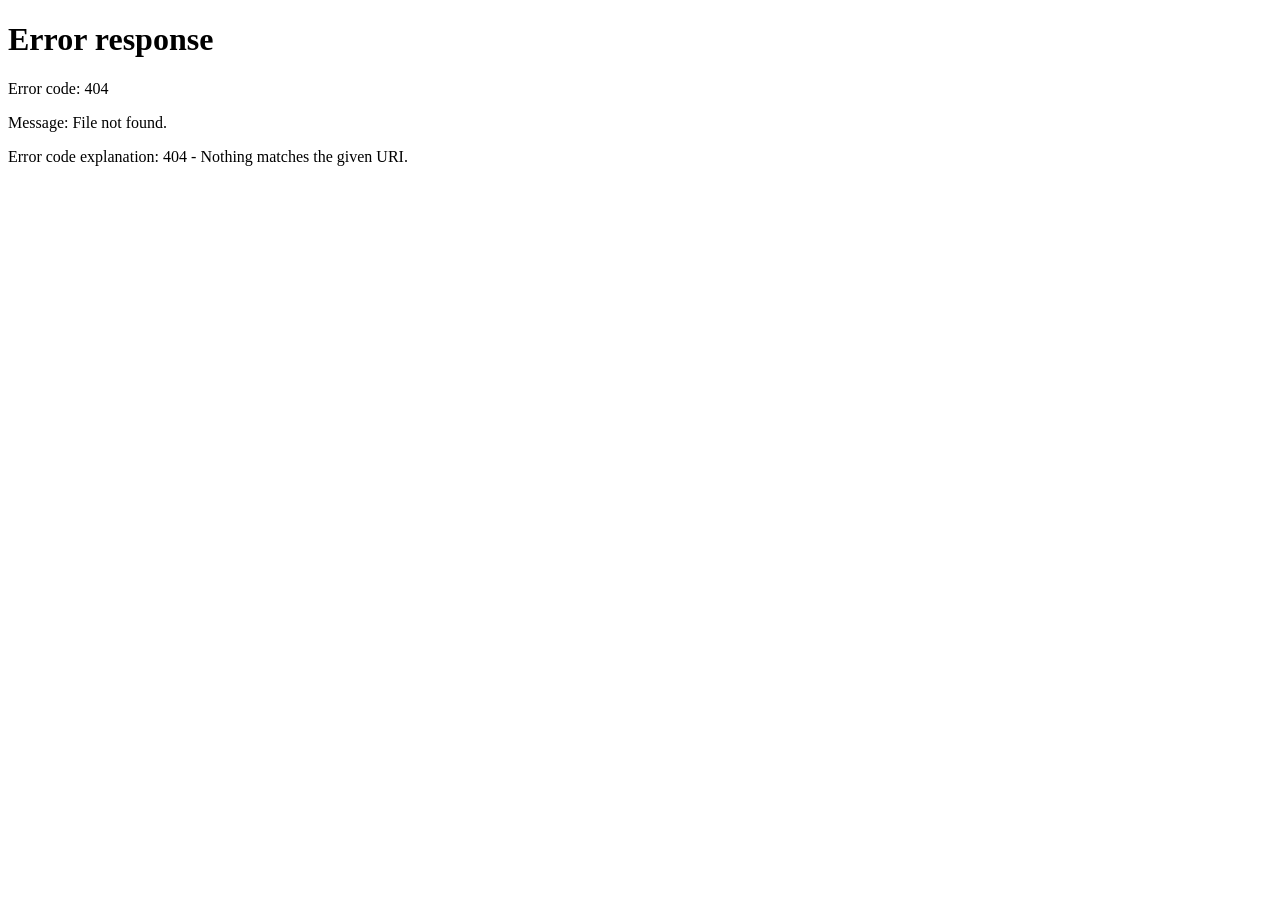
==== index.html @ 8855da0e "Add files via upload" ====
<!DOCTYPE html>
<html lang="ru">
<head>
  <meta charset="UTF-8">
  <meta name="viewport" content="width=device-width, initial-scale=1.0">
  <title>Новая вкладка</title>
  <style>
    * {
      margin: 0;
      padding: 0;
      box-sizing: border-box;
    }

    html, body {
      width: 100%;
      height: 100%;
      overflow: hidden;
    }

    iframe {
      width: 100%;
      height: 100%;
      border: none;
    }
  </style>
</head>
<body>
  <iframe src="document.pdf" type="application/pdf"></iframe>
</body>
</html>
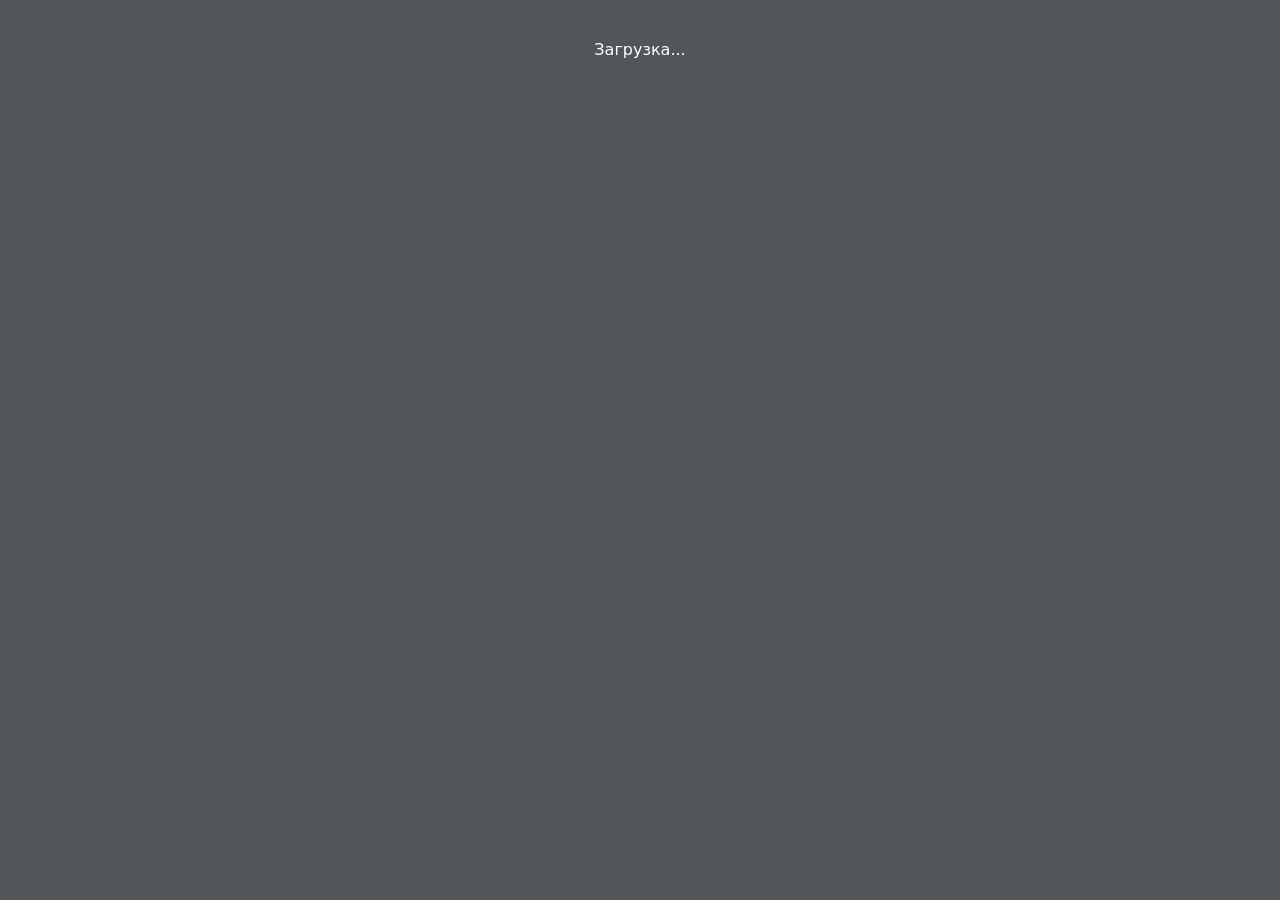
==== commit 9755bab5: "Add files via upload" ====
--- a/index.html
+++ b/index.html
@@ -11,20 +11,86 @@
       box-sizing: border-box;
     }
 
-    html, body {
-      width: 100%;
-      height: 100%;
-      overflow: hidden;
+    html {
+      scroll-behavior: smooth;
     }
 
-    iframe {
-      width: 100%;
-      height: 100%;
-      border: none;
+    body {
+      background: #525659;
+      overflow-y: auto;
+      overflow-x: hidden;
+      -webkit-overflow-scrolling: touch;
+    }
+
+    #pages {
+      display: flex;
+      flex-direction: column;
+      align-items: center;
+      gap: 12px;
+      padding: 12px 8px 24px;
+    }
+
+    .page {
+      display: block;
+      max-width: 100%;
+      height: auto;
+      box-shadow: 0 2px 10px rgba(0, 0, 0, 0.35);
+      background: #fff;
+    }
+
+    #loading {
+      color: #fff;
+      text-align: center;
+      padding: 40px 16px;
+      font-family: system-ui, sans-serif;
+      font-size: 16px;
     }
   </style>
 </head>
 <body>
-  <iframe src="document.pdf" type="application/pdf"></iframe>
+  <div id="loading">Загрузка...</div>
+  <div id="pages"></div>
+
+  <script src="https://cdnjs.cloudflare.com/ajax/libs/pdf.js/3.11.174/pdf.min.js"></script>
+  <script>
+    pdfjsLib.GlobalWorkerOptions.workerSrc =
+      'https://cdnjs.cloudflare.com/ajax/libs/pdf.js/3.11.174/pdf.worker.min.js';
+
+    async function renderPdf() {
+      const loading = document.getElementById('loading');
+      const container = document.getElementById('pages');
+
+      try {
+        const pdf = await pdfjsLib.getDocument('document.pdf').promise;
+
+        loading.style.display = 'none';
+
+        for (let pageNum = 1; pageNum <= pdf.numPages; pageNum++) {
+          const page = await pdf.getPage(pageNum);
+          const baseViewport = page.getViewport({ scale: 1 });
+          const maxWidth = Math.min(window.innerWidth - 16, 920);
+          const scale = maxWidth / baseViewport.width;
+          const viewport = page.getViewport({ scale });
+
+          const canvas = document.createElement('canvas');
+          canvas.className = 'page';
+          canvas.width = viewport.width;
+          canvas.height = viewport.height;
+
+          container.appendChild(canvas);
+
+          await page.render({
+            canvasContext: canvas.getContext('2d'),
+            viewport: viewport
+          }).promise;
+        }
+      } catch (error) {
+        loading.textContent = 'Не удалось загрузить PDF. Откройте сайт через GitHub Pages или локальный сервер.';
+        console.error(error);
+      }
+    }
+
+    renderPdf();
+  </script>
 </body>
 </html>
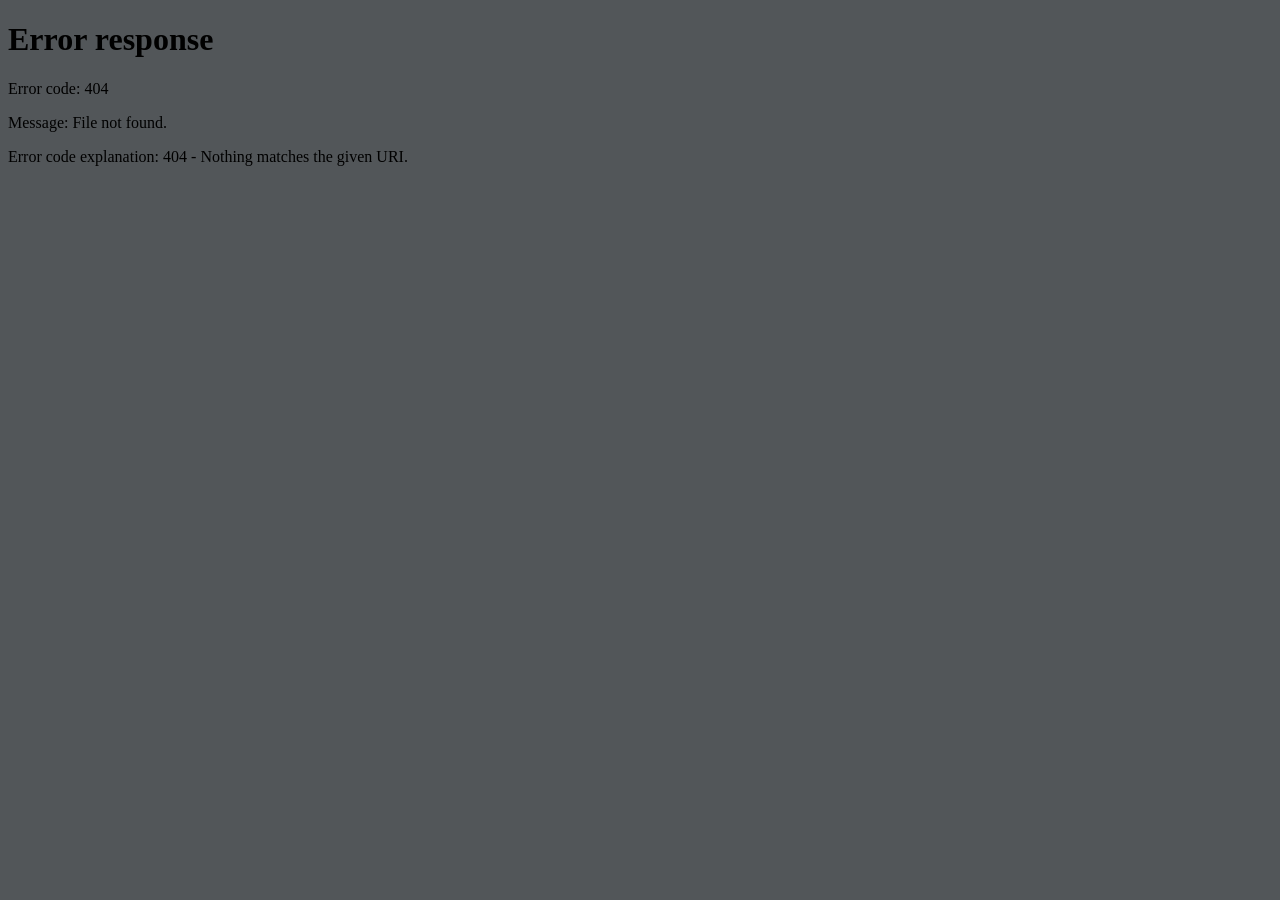
==== commit d1e717c3: "Add files via upload" ====
--- a/index.html
+++ b/index.html
@@ -2,7 +2,7 @@
 <html lang="ru">
 <head>
   <meta charset="UTF-8">
-  <meta name="viewport" content="width=device-width, initial-scale=1.0">
+  <meta name="viewport" content="width=device-width, initial-scale=1.0, viewport-fit=cover">
   <title>Новая вкладка</title>
   <style>
     * {
@@ -11,86 +11,22 @@
       box-sizing: border-box;
     }
 
-    html {
-      scroll-behavior: smooth;
+    html, body {
+      width: 100%;
+      height: 100%;
+      background: #525659;
     }
 
-    body {
-      background: #525659;
-      overflow-y: auto;
-      overflow-x: hidden;
-      -webkit-overflow-scrolling: touch;
-    }
-
-    #pages {
-      display: flex;
-      flex-direction: column;
-      align-items: center;
-      gap: 12px;
-      padding: 12px 8px 24px;
-    }
-
-    .page {
+    #viewer {
       display: block;
-      max-width: 100%;
-      height: auto;
-      box-shadow: 0 2px 10px rgba(0, 0, 0, 0.35);
-      background: #fff;
-    }
-
-    #loading {
-      color: #fff;
-      text-align: center;
-      padding: 40px 16px;
-      font-family: system-ui, sans-serif;
-      font-size: 16px;
+      width: 100%;
+      height: 100%;
+      height: 100dvh;
+      border: none;
     }
   </style>
 </head>
 <body>
-  <div id="loading">Загрузка...</div>
-  <div id="pages"></div>
-
-  <script src="https://cdnjs.cloudflare.com/ajax/libs/pdf.js/3.11.174/pdf.min.js"></script>
-  <script>
-    pdfjsLib.GlobalWorkerOptions.workerSrc =
-      'https://cdnjs.cloudflare.com/ajax/libs/pdf.js/3.11.174/pdf.worker.min.js';
-
-    async function renderPdf() {
-      const loading = document.getElementById('loading');
-      const container = document.getElementById('pages');
-
-      try {
-        const pdf = await pdfjsLib.getDocument('document.pdf').promise;
-
-        loading.style.display = 'none';
-
-        for (let pageNum = 1; pageNum <= pdf.numPages; pageNum++) {
-          const page = await pdf.getPage(pageNum);
-          const baseViewport = page.getViewport({ scale: 1 });
-          const maxWidth = Math.min(window.innerWidth - 16, 920);
-          const scale = maxWidth / baseViewport.width;
-          const viewport = page.getViewport({ scale });
-
-          const canvas = document.createElement('canvas');
-          canvas.className = 'page';
-          canvas.width = viewport.width;
-          canvas.height = viewport.height;
-
-          container.appendChild(canvas);
-
-          await page.render({
-            canvasContext: canvas.getContext('2d'),
-            viewport: viewport
-          }).promise;
-        }
-      } catch (error) {
-        loading.textContent = 'Не удалось загрузить PDF. Откройте сайт через GitHub Pages или локальный сервер.';
-        console.error(error);
-      }
-    }
-
-    renderPdf();
-  </script>
+  <iframe id="viewer" src="document.pdf" title="PDF"></iframe>
 </body>
 </html>
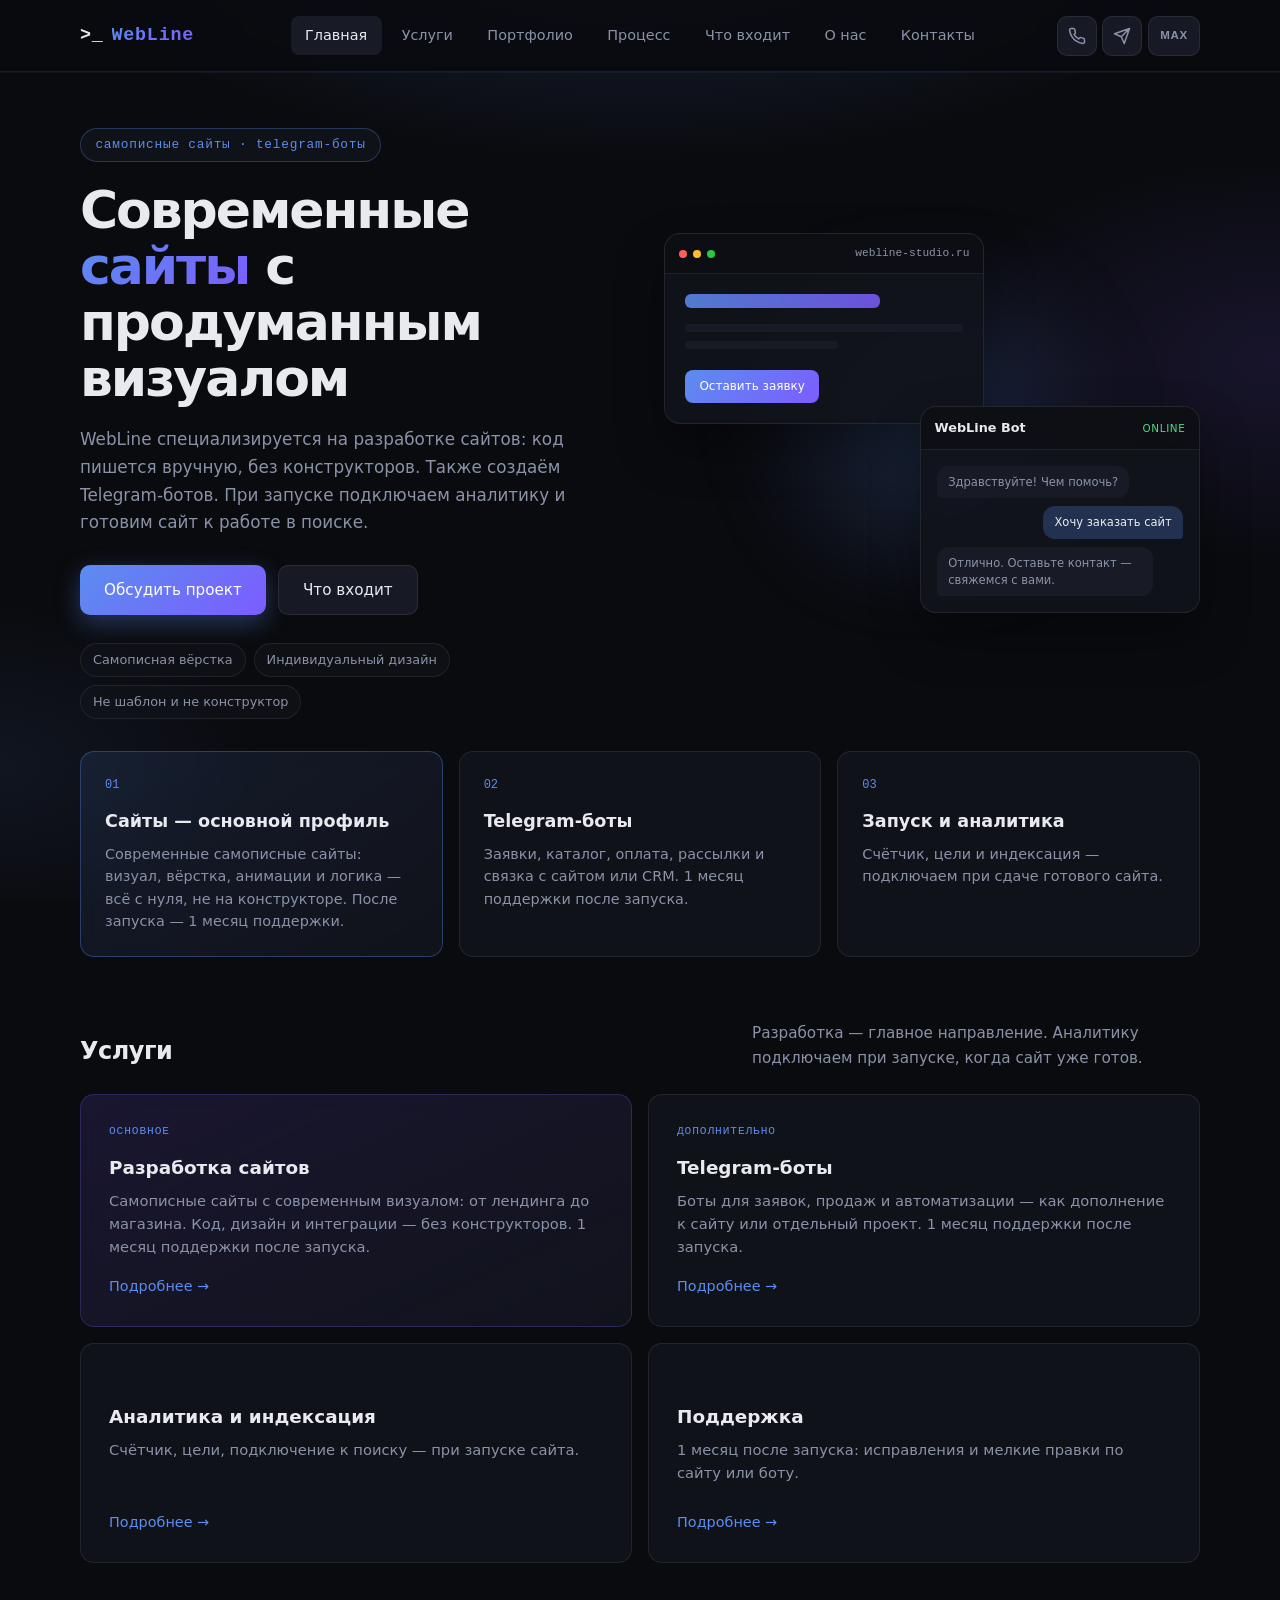
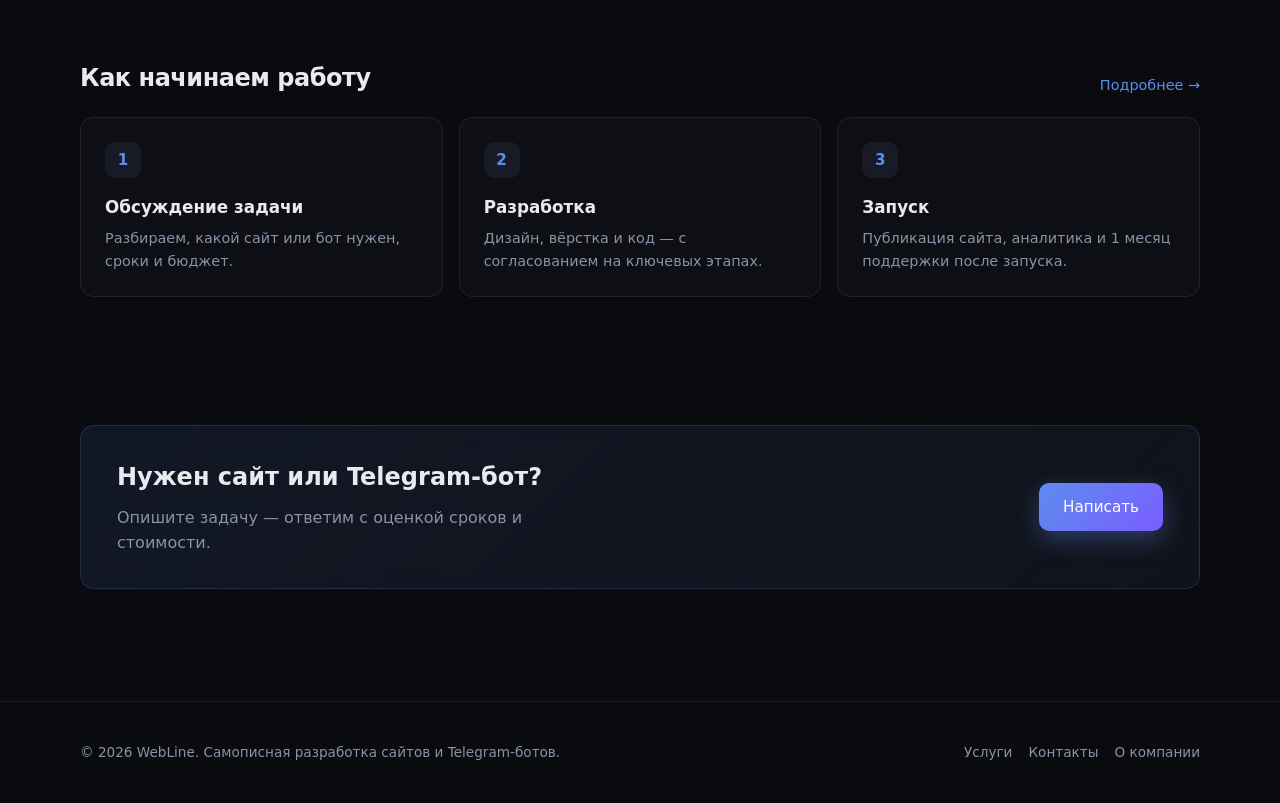
==== commit e18f3a9a: "Add files via upload" ====
--- a/index.html
+++ b/index.html
@@ -1,32 +1,192 @@
-<!DOCTYPE html>
-<html lang="ru">
-<head>
-  <meta charset="UTF-8">
-  <meta name="viewport" content="width=device-width, initial-scale=1.0, viewport-fit=cover">
-  <title>Новая вкладка</title>
-  <style>
-    * {
-      margin: 0;
-      padding: 0;
-      box-sizing: border-box;
-    }
-
-    html, body {
-      width: 100%;
-      height: 100%;
-      background: #525659;
-    }
-
-    #viewer {
-      display: block;
-      width: 100%;
-      height: 100%;
-      height: 100dvh;
-      border: none;
-    }
-  </style>
-</head>
-<body>
-  <iframe id="viewer" src="document.pdf" title="PDF"></iframe>
-</body>
-</html>
+﻿<!DOCTYPE html>
+<html lang="ru">
+<head>
+  <meta charset="UTF-8">
+  <meta name="viewport" content="width=device-width, initial-scale=1.0, viewport-fit=cover">
+  <link rel="icon" href="favicon.svg" type="image/svg+xml">
+  <link rel="apple-touch-icon" href="favicon.svg">
+  <meta name="description" content="WebLine — самописная разработка современных сайтов и Telegram-ботов. Аналитика при запуске.">
+  <title>WebLine — Разработка сайтов и Telegram-ботов</title>
+  <link rel="stylesheet" href="css/style.css">
+</head>
+<body class="page-home">
+  <header class="site-header">
+    <div class="container header-inner">
+      <a href="index.html" class="logo">&gt;_ <span>WebLine</span></a>
+      <nav class="nav">
+        <a href="index.html" class="active">Главная</a>
+        <a href="uslugi.html">Услуги</a>
+        <a href="portfolio.html">Портфолио</a>
+        <a href="process.html">Процесс</a>
+        <a href="tseny.html">Что входит</a>
+        <a href="o-nas.html">О нас</a>
+        <a href="kontakty.html">Контакты</a>
+      </nav>
+      <div class="header-tools">
+        <div class="header-actions">
+          <a href="tel:+79135653839" class="header-action" aria-label="Позвонить">
+            <svg class="header-action-icon" viewBox="0 0 24 24" aria-hidden="true"><path d="M22 16.92v3a2 2 0 0 1-2.18 2 19.79 19.79 0 0 1-8.63-3.07 19.5 19.5 0 0 1-6-6 19.79 19.79 0 0 1-3.07-8.67A2 2 0 0 1 4.11 2h3a2 2 0 0 1 2 1.72 12.84 12.84 0 0 0 .7 2.81 2 2 0 0 1-.45 2.11L8.09 9.91a16 16 0 0 0 6 6l1.27-1.27a2 2 0 0 1 2.11-.45 12.84 12.84 0 0 0 2.81.7A2 2 0 0 1 22 16.92z" fill="none" stroke="currentColor" stroke-width="2" stroke-linecap="round" stroke-linejoin="round"/></svg>
+          </a>
+          <button type="button" class="header-action messenger-open" aria-label="Telegram" data-messenger-name="Telegram" data-app-url="tg://resolve?phone=79135653839" data-web-url="https://t.me/+79135653839">
+            <svg class="header-action-icon" viewBox="0 0 24 24" aria-hidden="true"><path d="M22 2 11 13M22 2l-7 20-4-9-9-4 20-7z" fill="none" stroke="currentColor" stroke-width="2" stroke-linecap="round" stroke-linejoin="round"/></svg>
+          </button>
+          <button type="button" class="header-action header-action--text messenger-open" aria-label="MAX" data-messenger-name="MAX" data-app-url="max://max.ru/u/f9LHodD0cOLGtf8KB2TEBFTOUegxn5QIkC54LNBj_Z_xKpQ5yg3k71QA6WI" data-web-url="https://max.ru/u/f9LHodD0cOLGtf8KB2TEBFTOUegxn5QIkC54LNBj_Z_xKpQ5yg3k71QA6WI">
+            <span class="header-action-label">MAX</span>
+          </button>
+        </div>
+        <button class="nav-toggle" type="button" aria-label="Меню" aria-expanded="false">☰</button>
+      </div>
+    </div>
+  </header>
+
+  <main>
+    <section class="home-hero">
+      <div class="container home-hero-grid">
+        <div class="home-hero-copy">
+          <p class="hero-badge">самописные сайты · telegram-боты</p>
+          <h1>Современные <em>сайты</em> с продуманным визуалом</h1>
+          <p class="hero-lead">WebLine специализируется на разработке сайтов: код пишется вручную, без конструкторов. Также создаём Telegram-ботов. При запуске подключаем аналитику и готовим сайт к работе в поиске.</p>
+          <div class="hero-actions">
+            <a href="kontakty.html" class="btn btn-primary">Обсудить проект</a>
+            <a href="tseny.html" class="btn btn-secondary">Что входит</a>
+          </div>
+          <ul class="hero-tags">
+            <li>Самописная вёрстка</li>
+            <li>Индивидуальный дизайн</li>
+            <li>Не шаблон и не конструктор</li>
+          </ul>
+        </div>
+
+        <div class="home-hero-visual" aria-hidden="true">
+          <div class="showcase-glow"></div>
+          <div class="showcase-card showcase-site">
+            <div class="showcase-top">
+              <span class="dot"></span><span class="dot"></span><span class="dot"></span>
+              <span class="showcase-url">webline-studio.ru</span>
+            </div>
+            <div class="showcase-content">
+              <div class="mock-title"></div>
+              <div class="mock-text"></div>
+              <div class="mock-text short"></div>
+              <div class="mock-btn">Оставить заявку</div>
+            </div>
+          </div>
+          <div class="showcase-card showcase-bot">
+            <div class="showcase-top">
+              <span class="showcase-bot-name">WebLine Bot</span>
+              <span class="showcase-online">online</span>
+            </div>
+            <div class="showcase-chat">
+              <div class="chat-bubble bot">Здравствуйте! Чем помочь?</div>
+              <div class="chat-bubble user">Хочу заказать сайт</div>
+              <div class="chat-bubble bot">Отлично. Оставьте контакт — свяжемся с вами.</div>
+            </div>
+          </div>
+        </div>
+      </div>
+    </section>
+
+    <section class="home-focus">
+      <div class="container">
+        <div class="focus-grid">
+          <article class="focus-item focus-item--accent">
+            <span class="focus-num">01</span>
+            <h3>Сайты — основной профиль</h3>
+            <p>Современные самописные сайты: визуал, вёрстка, анимации и логика — всё с нуля, не на конструкторе. После запуска — 1 месяц поддержки.</p>
+          </article>
+          <article class="focus-item">
+            <span class="focus-num">02</span>
+            <h3>Telegram-боты</h3>
+            <p>Заявки, каталог, оплата, рассылки и связка с сайтом или CRM. 1 месяц поддержки после запуска.</p>
+          </article>
+          <article class="focus-item">
+            <span class="focus-num">03</span>
+            <h3>Запуск и аналитика</h3>
+            <p>Счётчик, цели и индексация — подключаем при сдаче готового сайта.</p>
+          </article>
+        </div>
+      </div>
+    </section>
+
+    <section class="section container">
+      <div class="section-head">
+        <h2 class="section-title">Услуги</h2>
+        <p class="section-desc">Разработка — главное направление. Аналитику подключаем при запуске, когда сайт уже готов.</p>
+      </div>
+      <div class="home-bento">
+        <a href="uslugi.html#sozdanie" class="bento-card bento-large bento-highlight">
+          <div class="bento-label">Основное</div>
+          <h3>Разработка сайтов</h3>
+          <p>Самописные сайты с современным визуалом: от лендинга до магазина. Код, дизайн и интеграции — без конструкторов. 1 месяц поддержки после запуска.</p>
+          <span class="bento-link">Подробнее →</span>
+        </a>
+        <a href="uslugi.html#boty" class="bento-card bento-large">
+          <div class="bento-label">Дополнительно</div>
+          <h3>Telegram-боты</h3>
+          <p>Боты для заявок, продаж и автоматизации — как дополнение к сайту или отдельный проект. 1 месяц поддержки после запуска.</p>
+          <span class="bento-link">Подробнее →</span>
+        </a>
+        <a href="uslugi.html#nastroyka" class="bento-card bento-small">
+          <div class="bento-label bento-label--empty">—</div>
+          <h3>Аналитика и индексация</h3>
+          <p>Счётчик, цели, подключение к поиску — при запуске сайта.</p>
+          <span class="bento-link">Подробнее →</span>
+        </a>
+        <a href="uslugi.html#podderzhka" class="bento-card bento-small">
+          <div class="bento-label bento-label--empty">—</div>
+          <h3>Поддержка</h3>
+          <p>1 месяц после запуска: исправления и мелкие правки по сайту или боту.</p>
+          <span class="bento-link">Подробнее →</span>
+        </a>
+      </div>
+    </section>
+
+    <section class="home-process section container">
+      <div class="section-head">
+        <h2 class="section-title">Как начинаем работу</h2>
+        <a href="process.html" class="section-link">Подробнее →</a>
+      </div>
+      <div class="home-steps">
+        <article class="home-step">
+          <span class="home-step-num">1</span>
+          <h3>Обсуждение задачи</h3>
+          <p>Разбираем, какой сайт или бот нужен, сроки и бюджет.</p>
+        </article>
+        <article class="home-step">
+          <span class="home-step-num">2</span>
+          <h3>Разработка</h3>
+          <p>Дизайн, вёрстка и код — с согласованием на ключевых этапах.</p>
+        </article>
+        <article class="home-step">
+          <span class="home-step-num">3</span>
+          <h3>Запуск</h3>
+          <p>Публикация сайта, аналитика и 1 месяц поддержки после запуска.</p>
+        </article>
+      </div>
+    </section>
+
+    <section class="section container">
+      <div class="cta-band cta-band--home">
+        <div>
+          <h2>Нужен сайт или Telegram-бот?</h2>
+          <p>Опишите задачу — ответим с оценкой сроков и стоимости.</p>
+        </div>
+        <a href="kontakty.html" class="btn btn-primary">Написать</a>
+      </div>
+    </section>
+  </main>
+
+  <footer class="site-footer">
+    <div class="container footer-inner">
+      <p>© 2026 WebLine. Самописная разработка сайтов и Telegram-ботов.</p>
+      <div class="footer-links">
+        <a href="uslugi.html">Услуги</a>
+        <a href="kontakty.html">Контакты</a>
+        <a href="o-nas.html">О компании</a>
+      </div>
+    </div>
+  </footer>
+  <script src="js/metrika.js"></script>
+  <script src="js/main.js"></script>
+</body>
+</html>
--- a/css/style.css
+++ b/css/style.css
@@ -0,0 +1,1688 @@
+:root {
+  --bg: #0a0b0f;
+  --bg-card: rgba(18, 20, 28, 0.92);
+  --bg-elevated: rgba(26, 29, 40, 0.92);
+  --text: #e8eaef;
+  --text-muted: #8b92a8;
+  --accent: #5b8def;
+  --accent-2: #7c5cff;
+  --accent-glow: rgba(91, 141, 239, 0.35);
+  --border: rgba(255, 255, 255, 0.08);
+  --radius: 14px;
+  --font: "Segoe UI", system-ui, -apple-system, sans-serif;
+  --font-mono: Consolas, Monaco, "Courier New", monospace;
+  --max-width: 1120px;
+  --header-h: 72px;
+}
+
+*,
+*::before,
+*::after {
+  box-sizing: border-box;
+  margin: 0;
+  padding: 0;
+}
+
+html {
+  scroll-behavior: smooth;
+  -webkit-text-size-adjust: 100%;
+  text-size-adjust: 100%;
+}
+
+body.nav-open {
+  overflow: hidden;
+}
+
+body {
+  font-family: var(--font);
+  background: var(--bg);
+  color: var(--text);
+  line-height: 1.6;
+  min-height: 100vh;
+  display: flex;
+  flex-direction: column;
+  position: relative;
+  isolation: isolate;
+}
+
+body::before {
+  content: "";
+  position: fixed;
+  inset: 0;
+  z-index: -2;
+  pointer-events: none;
+  background:
+    radial-gradient(ellipse 90% 60% at 50% -15%, rgba(91, 141, 239, 0.22), transparent 55%),
+    radial-gradient(ellipse 55% 45% at 100% 40%, rgba(124, 92, 255, 0.12), transparent 50%),
+    radial-gradient(ellipse 45% 40% at 0% 85%, rgba(91, 141, 239, 0.08), transparent 45%),
+    var(--bg);
+  animation: bgGlow 18s ease-in-out infinite alternate;
+}
+
+body::after {
+  content: "";
+  position: fixed;
+  inset: 0;
+  z-index: -1;
+  pointer-events: none;
+  opacity: 0.35;
+  background-image:
+    linear-gradient(rgba(255, 255, 255, 0.03) 1px, transparent 1px),
+    linear-gradient(90deg, rgba(255, 255, 255, 0.03) 1px, transparent 1px);
+  background-size: 72px 72px;
+  background-position: 0 0;
+  mask-image: radial-gradient(ellipse 75% 65% at 50% 45%, #000 20%, transparent 75%);
+  animation: gridDrift 48s linear infinite;
+}
+
+.page-bg {
+  position: fixed;
+  inset: 0;
+  z-index: -3;
+  overflow: hidden;
+  pointer-events: none;
+}
+
+.page-bg .orb {
+  position: absolute;
+  border-radius: 50%;
+  filter: blur(90px);
+  will-change: transform;
+}
+
+.page-bg .orb-a {
+  width: min(55vw, 520px);
+  height: min(55vw, 520px);
+  top: -12%;
+  left: -8%;
+  background: rgba(91, 141, 239, 0.35);
+  animation: orbFloatA 22s ease-in-out infinite alternate;
+}
+
+.page-bg .orb-b {
+  width: min(45vw, 420px);
+  height: min(45vw, 420px);
+  top: 35%;
+  right: -12%;
+  background: rgba(124, 92, 255, 0.28);
+  animation: orbFloatB 26s ease-in-out infinite alternate;
+}
+
+.page-bg .orb-c {
+  width: min(38vw, 360px);
+  height: min(38vw, 360px);
+  bottom: -15%;
+  left: 25%;
+  background: rgba(56, 189, 248, 0.18);
+  animation: orbFloatC 20s ease-in-out infinite alternate;
+}
+
+@keyframes bgGlow {
+  0% {
+    filter: brightness(1);
+    transform: scale(1);
+  }
+  100% {
+    filter: brightness(1.08);
+    transform: scale(1.03);
+  }
+}
+
+@keyframes gridDrift {
+  from {
+    background-position: 0 0;
+  }
+  to {
+    background-position: 72px 72px;
+  }
+}
+
+@keyframes orbFloatA {
+  from {
+    transform: translate(0, 0) scale(1);
+  }
+  to {
+    transform: translate(12vw, 10vh) scale(1.12);
+  }
+}
+
+@keyframes orbFloatB {
+  from {
+    transform: translate(0, 0) scale(1);
+  }
+  to {
+    transform: translate(-10vw, 8vh) scale(1.08);
+  }
+}
+
+@keyframes orbFloatC {
+  from {
+    transform: translate(0, 0) scale(1);
+  }
+  to {
+    transform: translate(8vw, -12vh) scale(1.15);
+  }
+}
+
+@media (prefers-reduced-motion: reduce) {
+  body::before,
+  body::after,
+  .page-bg .orb {
+    animation: none !important;
+  }
+}
+
+a {
+  color: inherit;
+  text-decoration: none;
+}
+
+img {
+  max-width: 100%;
+  display: block;
+}
+
+.container {
+  width: min(100% - 2rem, var(--max-width));
+  margin-inline: auto;
+}
+
+/* Header */
+.site-header {
+  position: sticky;
+  top: 0;
+  z-index: 100;
+  height: var(--header-h);
+  padding-top: env(safe-area-inset-top, 0px);
+  border-bottom: 1px solid var(--border);
+  background: rgba(10, 11, 15, 0.88);
+  backdrop-filter: blur(14px);
+  box-shadow: 0 1px 0 rgba(91, 141, 239, 0.08);
+}
+
+.header-inner {
+  height: 100%;
+  display: grid;
+  grid-template-columns: minmax(0, 1fr) auto minmax(0, 1fr);
+  align-items: center;
+  gap: 1.25rem;
+}
+
+.logo {
+  justify-self: start;
+  flex-shrink: 0;
+  font-weight: 700;
+  font-size: 1.15rem;
+  letter-spacing: 0.04em;
+  display: flex;
+  align-items: center;
+  gap: 0.5rem;
+  font-family: var(--font-mono);
+}
+
+.logo span {
+  background: linear-gradient(135deg, var(--accent), var(--accent-2));
+  -webkit-background-clip: text;
+  background-clip: text;
+  color: transparent;
+}
+
+.nav {
+  display: flex;
+  align-items: center;
+  justify-content: center;
+  justify-self: center;
+  gap: 0.35rem;
+  flex-wrap: nowrap;
+}
+
+.nav a {
+  padding: 0.5rem 0.9rem;
+  border-radius: 8px;
+  font-size: 0.9rem;
+  color: var(--text-muted);
+  transition: color 0.2s, background 0.2s;
+  white-space: nowrap;
+}
+
+.nav a:hover,
+.nav a.active {
+  color: var(--text);
+  background: var(--bg-elevated);
+}
+
+.header-tools {
+  display: flex;
+  align-items: center;
+  justify-content: flex-end;
+  justify-self: end;
+  gap: 0.5rem;
+  flex-shrink: 0;
+}
+
+.header-actions {
+  display: flex;
+  align-items: center;
+  gap: 0.35rem;
+}
+
+.header-action {
+  display: inline-flex;
+  align-items: center;
+  justify-content: center;
+  width: 40px;
+  height: 40px;
+  border-radius: 10px;
+  border: 1px solid var(--border);
+  background: var(--bg-elevated);
+  color: var(--text-muted);
+  cursor: pointer;
+  transition: color 0.2s, border-color 0.2s, background 0.2s;
+  text-decoration: none;
+  padding: 0;
+}
+
+.header-action:hover {
+  color: var(--accent);
+  border-color: rgba(91, 141, 239, 0.35);
+  background: rgba(91, 141, 239, 0.08);
+}
+
+.header-action-icon {
+  width: 18px;
+  height: 18px;
+}
+
+.header-action--text {
+  width: auto;
+  min-width: 40px;
+  padding: 0 0.7rem;
+}
+
+.header-action-label {
+  font-size: 0.72rem;
+  font-weight: 700;
+  letter-spacing: 0.06em;
+  line-height: 1;
+}
+
+.nav-toggle {
+  display: none;
+  background: none;
+  border: 1px solid var(--border);
+  color: var(--text);
+  width: 44px;
+  height: 44px;
+  border-radius: 10px;
+  cursor: pointer;
+  font-size: 1.25rem;
+}
+
+/* Main */
+main {
+  flex: 1;
+}
+
+.page-hero {
+  padding: 4rem 0 3rem;
+  text-align: center;
+}
+
+.page-hero h1 {
+  font-size: clamp(2rem, 5vw, 2.75rem);
+  font-weight: 700;
+  letter-spacing: -0.03em;
+  line-height: 1.15;
+  margin-bottom: 1rem;
+}
+
+.page-hero p {
+  color: var(--text-muted);
+  font-size: 1.1rem;
+  max-width: 36rem;
+  margin-inline: auto;
+}
+
+.section {
+  padding: 3rem 0;
+}
+
+.section-title {
+  font-size: 1.5rem;
+  font-weight: 600;
+  margin-bottom: 1.5rem;
+  letter-spacing: -0.02em;
+}
+
+/* Home hero */
+.hero {
+  padding: 5rem 0 4rem;
+  text-align: center;
+}
+
+.hero-badge {
+  display: inline-block;
+  padding: 0.35rem 0.9rem;
+  border-radius: 999px;
+  border: 1px solid rgba(91, 141, 239, 0.3);
+  background: var(--bg-card);
+  font-size: 0.8rem;
+  font-family: var(--font-mono);
+  color: var(--accent);
+  margin-bottom: 1.5rem;
+  letter-spacing: 0.06em;
+}
+
+.hero h1 {
+  font-size: clamp(2.25rem, 6vw, 3.5rem);
+  font-weight: 700;
+  letter-spacing: -0.04em;
+  line-height: 1.1;
+  max-width: 18ch;
+  margin-inline: auto;
+  margin-bottom: 1.25rem;
+}
+
+.hero h1 em {
+  font-style: normal;
+  background: linear-gradient(135deg, var(--accent), var(--accent-2));
+  -webkit-background-clip: text;
+  background-clip: text;
+  color: transparent;
+}
+
+.hero-lead {
+  color: var(--text-muted);
+  font-size: 1.15rem;
+  max-width: 32rem;
+  margin-bottom: 1.75rem;
+}
+
+.hero-actions {
+  display: flex;
+  flex-wrap: wrap;
+  gap: 0.75rem;
+  justify-content: center;
+}
+
+.btn {
+  display: inline-flex;
+  align-items: center;
+  justify-content: center;
+  padding: 0.75rem 1.5rem;
+  border-radius: 10px;
+  font-size: 0.95rem;
+  font-weight: 500;
+  border: none;
+  cursor: pointer;
+  transition: transform 0.15s, box-shadow 0.2s, background 0.2s;
+}
+
+.btn:hover {
+  transform: translateY(-1px);
+}
+
+.btn-primary {
+  background: linear-gradient(135deg, var(--accent), var(--accent-2));
+  color: #fff;
+  box-shadow: 0 8px 24px var(--accent-glow);
+}
+
+.btn-secondary {
+  background: var(--bg-elevated);
+  color: var(--text);
+  border: 1px solid var(--border);
+}
+
+/* Cards grid */
+.grid {
+  display: grid;
+  gap: 1.25rem;
+}
+
+.grid-2 {
+  grid-template-columns: repeat(auto-fit, minmax(280px, 1fr));
+}
+
+.grid-3 {
+  grid-template-columns: repeat(auto-fit, minmax(240px, 1fr));
+}
+
+.card {
+  background: var(--bg-card);
+  border: 1px solid var(--border);
+  border-radius: var(--radius);
+  padding: 1.5rem;
+  backdrop-filter: blur(8px);
+  transition: border-color 0.2s, transform 0.2s, box-shadow 0.2s;
+}
+
+.card:hover {
+  border-color: rgba(91, 141, 239, 0.4);
+  transform: translateY(-2px);
+  box-shadow: 0 8px 32px rgba(91, 141, 239, 0.12);
+}
+
+.card-icon {
+  width: 48px;
+  height: 48px;
+  border-radius: 12px;
+  background: linear-gradient(135deg, rgba(91, 141, 239, 0.2), rgba(124, 92, 255, 0.2));
+  border: 1px solid rgba(91, 141, 239, 0.15);
+  display: flex;
+  align-items: center;
+  justify-content: center;
+  font-size: 1.35rem;
+  margin-bottom: 1rem;
+}
+
+.card h3 {
+  font-size: 1.1rem;
+  margin-bottom: 0.5rem;
+}
+
+.card p {
+  color: var(--text-muted);
+  font-size: 0.92rem;
+}
+
+.card a.link {
+  display: inline-block;
+  margin-top: 0.75rem;
+  color: var(--accent);
+  font-size: 0.9rem;
+  font-weight: 500;
+}
+
+/* Stats */
+.stats {
+  display: grid;
+  grid-template-columns: repeat(auto-fit, minmax(140px, 1fr));
+  gap: 1rem;
+  text-align: center;
+  padding: 2rem 0;
+}
+
+.stat strong {
+  display: block;
+  font-size: 2rem;
+  font-weight: 700;
+  background: linear-gradient(135deg, var(--accent), var(--accent-2));
+  -webkit-background-clip: text;
+  background-clip: text;
+  color: transparent;
+}
+
+.stat span {
+  font-size: 0.85rem;
+  color: var(--text-muted);
+}
+
+/* Portfolio */
+.portfolio-item {
+  overflow: hidden;
+  padding: 0;
+  display: flex;
+  flex-direction: column;
+}
+
+.portfolio-thumb {
+  aspect-ratio: 16 / 10;
+  background: linear-gradient(145deg, var(--bg-elevated), #252a3a);
+  display: flex;
+  align-items: center;
+  justify-content: center;
+  font-size: 2.5rem;
+  border-bottom: 1px solid var(--border);
+  flex-shrink: 0;
+}
+
+.portfolio-thumb--logo {
+  background: #0a0a0a;
+}
+
+.portfolio-thumb--logo-light {
+  background: #eceef2;
+}
+
+.portfolio-thumb img {
+  max-width: 55%;
+  max-height: 55%;
+  width: auto;
+  height: auto;
+  object-fit: contain;
+}
+
+.portfolio-thumb--logo img {
+  max-width: 62%;
+  max-height: 78%;
+}
+
+.portfolio-item .card-body {
+  display: flex;
+  flex-direction: column;
+  flex: 1;
+  padding: 1.25rem 1.5rem 1.5rem;
+}
+
+.portfolio-item-link,
+.portfolio-item-inner {
+  display: flex;
+  flex-direction: column;
+  height: 100%;
+  color: inherit;
+  text-decoration: none;
+}
+
+.portfolio-item-link:hover h3 {
+  color: var(--accent);
+}
+
+.portfolio-item--studio {
+  border-color: rgba(91, 141, 239, 0.35);
+}
+
+.portfolio-thumb--studio {
+  font-family: var(--font-mono);
+  font-size: 2rem;
+  font-weight: 600;
+  color: var(--accent);
+  letter-spacing: -0.02em;
+}
+
+.portfolio-external,
+.portfolio-meta {
+  display: block;
+  margin-top: auto;
+  padding-top: 1rem;
+  font-size: 0.9rem;
+  font-weight: 500;
+  line-height: 1.2;
+}
+
+.portfolio-external {
+  color: var(--accent);
+}
+
+.portfolio-meta {
+  color: var(--text-muted);
+}
+
+.tags {
+  display: flex;
+  flex-wrap: wrap;
+  gap: 0.4rem;
+  margin-top: 0.75rem;
+}
+
+.tag {
+  font-size: 0.75rem;
+  padding: 0.2rem 0.55rem;
+  border-radius: 6px;
+  background: var(--bg-elevated);
+  color: var(--text-muted);
+}
+
+/* Pricing */
+.price-card {
+  text-align: center;
+}
+
+.price-card.featured {
+  border-color: rgba(91, 141, 239, 0.5);
+  box-shadow: 0 0 24px rgba(91, 141, 239, 0.15), 0 0 0 1px rgba(91, 141, 239, 0.2);
+}
+
+.price-card .amount {
+  font-size: 2rem;
+  font-weight: 700;
+  margin: 0.5rem 0;
+}
+
+.price-card .amount small {
+  font-size: 0.9rem;
+  font-weight: 400;
+  color: var(--text-muted);
+}
+
+.price-list {
+  list-style: none;
+  text-align: left;
+  margin: 1.25rem 0;
+}
+
+.price-list li {
+  padding: 0.4rem 0;
+  padding-left: 1.4rem;
+  position: relative;
+  color: var(--text-muted);
+  font-size: 0.9rem;
+}
+
+.price-list li::before {
+  content: "✓";
+  position: absolute;
+  left: 0;
+  color: var(--accent);
+}
+
+/* Process steps */
+.steps {
+  counter-reset: step;
+}
+
+.step {
+  display: grid;
+  grid-template-columns: auto 1fr;
+  gap: 1.25rem;
+  padding: 1.5rem 0;
+  border-bottom: 1px solid var(--border);
+}
+
+.step:last-child {
+  border-bottom: none;
+}
+
+.step-num {
+  width: 44px;
+  height: 44px;
+  border-radius: 12px;
+  background: var(--bg-elevated);
+  display: flex;
+  align-items: center;
+  justify-content: center;
+  font-weight: 700;
+  color: var(--accent);
+  font-size: 1.1rem;
+}
+
+.step h3 {
+  font-size: 1.05rem;
+  margin-bottom: 0.35rem;
+}
+
+.step p {
+  color: var(--text-muted);
+  font-size: 0.92rem;
+}
+
+/* Contact */
+.contact-channels {
+  display: grid;
+  grid-template-columns: repeat(auto-fit, minmax(240px, 1fr));
+  gap: 1.25rem;
+  max-width: 56rem;
+  margin: 0 auto;
+}
+
+.contact-channel {
+  display: flex;
+  flex-direction: column;
+  align-items: flex-start;
+  text-align: left;
+}
+
+.contact-channel-icon {
+  font-size: 2rem;
+  line-height: 1;
+  margin-bottom: 0.75rem;
+}
+
+.contact-channel h3 {
+  margin-bottom: 0.5rem;
+}
+
+.contact-channel p {
+  color: var(--text-muted);
+  font-size: 0.92rem;
+  margin-bottom: 1rem;
+  flex: 1;
+}
+
+.contact-channel-link {
+  display: block;
+  color: var(--accent);
+  font-weight: 500;
+  margin-bottom: 1rem;
+  text-decoration: none;
+}
+
+.contact-channel-value {
+  display: block;
+  width: 100%;
+  margin-bottom: 1rem;
+  padding: 0.7rem 0.85rem;
+  border-radius: 10px;
+  border: 1px solid rgba(91, 141, 239, 0.22);
+  background: rgba(91, 141, 239, 0.08);
+  color: var(--text);
+  font-size: clamp(1rem, 4.2vw, 1.15rem);
+  font-weight: 600;
+  font-variant-numeric: tabular-nums;
+  letter-spacing: 0.02em;
+  line-height: 1.3;
+  text-align: center;
+  text-decoration: none;
+  white-space: nowrap;
+  overflow-x: auto;
+  -webkit-overflow-scrolling: touch;
+}
+
+.contact-channel-value--email {
+  white-space: normal;
+  word-break: break-all;
+  font-size: clamp(0.9rem, 3.8vw, 1.05rem);
+  font-weight: 500;
+}
+
+button.contact-channel-value {
+  width: 100%;
+  font: inherit;
+  font-weight: 600;
+  cursor: pointer;
+}
+
+button.contact-channel-value:hover,
+a.contact-channel-value:hover {
+  border-color: rgba(91, 141, 239, 0.45);
+  background: rgba(91, 141, 239, 0.14);
+}
+
+.contact-channel-link:hover {
+  text-decoration: underline;
+}
+
+button.contact-channel-link {
+  background: none;
+  border: none;
+  padding: 0;
+  font: inherit;
+  cursor: pointer;
+  text-align: left;
+}
+
+.messenger-modal {
+  position: fixed;
+  inset: 0;
+  z-index: 200;
+  display: flex;
+  align-items: center;
+  justify-content: center;
+  padding: 1rem;
+}
+
+.messenger-modal[hidden] {
+  display: none;
+}
+
+.messenger-modal-backdrop {
+  position: absolute;
+  inset: 0;
+  background: rgba(5, 8, 16, 0.72);
+  backdrop-filter: blur(4px);
+}
+
+.messenger-modal-dialog {
+  position: relative;
+  width: min(100%, 22rem);
+  padding: 1.5rem;
+  border-radius: var(--radius);
+  border: 1px solid var(--border);
+  background: var(--bg-elevated);
+  box-shadow: 0 20px 60px rgba(0, 0, 0, 0.35);
+}
+
+.messenger-modal-dialog h3 {
+  margin-bottom: 0.35rem;
+}
+
+.messenger-modal-desc {
+  color: var(--text-muted);
+  font-size: 0.92rem;
+  margin-bottom: 1.25rem;
+}
+
+.messenger-modal-actions {
+  display: grid;
+  gap: 0.75rem;
+  margin-bottom: 0.75rem;
+}
+
+.messenger-modal-close {
+  width: 100%;
+  padding: 0.65rem 1rem;
+  border: none;
+  border-radius: 10px;
+  background: transparent;
+  color: var(--text-muted);
+  font: inherit;
+  font-size: 0.9rem;
+  cursor: pointer;
+}
+
+.messenger-modal-close:hover {
+  color: var(--text);
+}
+
+.contact-channel .btn {
+  width: 100%;
+  margin-top: auto;
+}
+
+.contact-channel-meta {
+  display: block;
+  margin-top: auto;
+  padding-top: 1rem;
+  font-size: 1rem;
+  font-weight: 500;
+  color: var(--text);
+}
+
+.contact-channel--info p {
+  margin-bottom: 0;
+}
+
+.contact-note {
+  color: var(--text-muted);
+  font-size: 0.9rem;
+  text-align: center;
+  margin-top: 1.5rem;
+}
+
+/* Footer */
+.site-footer {
+  border-top: 1px solid var(--border);
+  padding: 2.5rem 0;
+  margin-top: 2rem;
+}
+
+.footer-inner {
+  display: flex;
+  flex-wrap: wrap;
+  justify-content: space-between;
+  gap: 1.5rem;
+  align-items: center;
+}
+
+.footer-inner p {
+  color: var(--text-muted);
+  font-size: 0.85rem;
+}
+
+.footer-links {
+  display: flex;
+  flex-wrap: wrap;
+  gap: 1rem;
+}
+
+.footer-links a {
+  color: var(--text-muted);
+  font-size: 0.85rem;
+}
+
+.footer-links a:hover {
+  color: var(--text);
+}
+
+/* CTA band */
+.cta-band {
+  background: var(--bg-card);
+  backdrop-filter: blur(10px);
+  border: 1px solid var(--border);
+  border-radius: var(--radius);
+  padding: 2.5rem;
+  text-align: center;
+  margin: 2rem 0;
+}
+
+.cta-band h2 {
+  font-size: 1.5rem;
+  margin-bottom: 0.5rem;
+}
+
+.cta-band p {
+  color: var(--text-muted);
+  margin-bottom: 1.25rem;
+}
+
+/* Mobile */
+@media (max-width: 992px) {
+  .header-inner {
+    display: flex;
+    justify-content: space-between;
+    gap: 0.75rem;
+  }
+
+  .nav-toggle {
+    display: flex;
+    align-items: center;
+    justify-content: center;
+  }
+
+  .nav {
+    position: fixed;
+    top: var(--header-h);
+    left: 0;
+    right: 0;
+    z-index: 150;
+    max-height: calc(100dvh - var(--header-h));
+    overflow-y: auto;
+    justify-self: auto;
+    background: rgba(10, 11, 15, 0.98);
+    border-bottom: 1px solid var(--border);
+    flex-direction: column;
+    align-items: stretch;
+    justify-content: flex-start;
+    padding: 1rem;
+    padding-bottom: calc(1rem + env(safe-area-inset-bottom, 0px));
+    gap: 0.25rem;
+    transform: translateY(-120%);
+    opacity: 0;
+    pointer-events: none;
+    transition: transform 0.25s, opacity 0.25s;
+    box-shadow: 0 16px 40px rgba(0, 0, 0, 0.35);
+  }
+
+  .nav.open {
+    transform: translateY(0);
+    opacity: 1;
+    pointer-events: auto;
+  }
+
+  .nav a {
+    width: 100%;
+    padding: 0.75rem 1rem;
+    white-space: normal;
+  }
+
+  .hero {
+    padding: 3rem 0 2.5rem;
+  }
+}
+
+/* ===== Home page ===== */
+.page-home .home-hero {
+  padding: 3.5rem 0 2rem;
+  position: relative;
+}
+
+.home-hero-grid {
+  display: grid;
+  grid-template-columns: 1fr 1fr;
+  gap: 3rem;
+  align-items: center;
+}
+
+.home-hero-copy {
+  text-align: left;
+}
+
+.home-hero-copy .hero-badge {
+  margin-bottom: 1.25rem;
+}
+
+.home-hero-copy h1 {
+  font-size: clamp(2.1rem, 4.5vw, 3.25rem);
+  font-weight: 700;
+  letter-spacing: -0.04em;
+  line-height: 1.08;
+  max-width: 14ch;
+  margin-bottom: 1.25rem;
+}
+
+.home-hero-copy h1 em {
+  font-style: normal;
+  background: linear-gradient(135deg, var(--accent), var(--accent-2));
+  -webkit-background-clip: text;
+  background-clip: text;
+  color: transparent;
+}
+
+.home-hero-copy .hero-lead {
+  max-width: 34rem;
+  font-size: 1.05rem;
+  line-height: 1.65;
+}
+
+.home-hero-copy .hero-actions {
+  justify-content: flex-start;
+  margin-bottom: 1.75rem;
+}
+
+.hero-tags {
+  list-style: none;
+  display: flex;
+  flex-wrap: wrap;
+  gap: 0.5rem;
+}
+
+.hero-tags li {
+  font-size: 0.8rem;
+  color: var(--text-muted);
+  padding: 0.35rem 0.75rem;
+  border-radius: 999px;
+  border: 1px solid var(--border);
+  background: rgba(18, 20, 28, 0.6);
+}
+
+.home-hero-visual {
+  position: relative;
+  min-height: 380px;
+}
+
+.showcase-glow {
+  position: absolute;
+  inset: 10% 5%;
+  background: radial-gradient(circle, rgba(91, 141, 239, 0.25), transparent 65%);
+  filter: blur(40px);
+  pointer-events: none;
+}
+
+.showcase-card {
+  position: absolute;
+  background: var(--bg-card);
+  border: 1px solid var(--border);
+  border-radius: 16px;
+  overflow: hidden;
+  backdrop-filter: blur(12px);
+  box-shadow: 0 24px 48px rgba(0, 0, 0, 0.35);
+}
+
+.showcase-site {
+  top: 0;
+  left: 0;
+  width: min(100%, 320px);
+  z-index: 2;
+  animation: floatCardA 6s ease-in-out infinite alternate;
+}
+
+.showcase-bot {
+  bottom: 0;
+  right: 0;
+  width: min(100%, 280px);
+  z-index: 3;
+  animation: floatCardB 7s ease-in-out infinite alternate;
+}
+
+.showcase-top {
+  display: flex;
+  align-items: center;
+  gap: 0.4rem;
+  padding: 0.65rem 0.85rem;
+  border-bottom: 1px solid var(--border);
+  background: rgba(0, 0, 0, 0.25);
+}
+
+.showcase-top .dot {
+  width: 8px;
+  height: 8px;
+  border-radius: 50%;
+  background: rgba(255, 255, 255, 0.15);
+}
+
+.showcase-top .dot:first-child { background: #ff5f57; }
+.showcase-top .dot:nth-child(2) { background: #febc2e; }
+.showcase-top .dot:nth-child(3) { background: #28c840; }
+
+.showcase-url {
+  margin-left: auto;
+  font-family: var(--font-mono);
+  font-size: 0.7rem;
+  color: var(--text-muted);
+}
+
+.showcase-bot-name {
+  font-size: 0.8rem;
+  font-weight: 600;
+}
+
+.showcase-online {
+  margin-left: auto;
+  font-size: 0.65rem;
+  color: #4ade80;
+  text-transform: uppercase;
+  letter-spacing: 0.06em;
+}
+
+.showcase-content {
+  padding: 1.25rem;
+}
+
+.mock-title {
+  height: 14px;
+  width: 70%;
+  border-radius: 6px;
+  background: linear-gradient(90deg, var(--accent), var(--accent-2));
+  margin-bottom: 1rem;
+  opacity: 0.85;
+}
+
+.mock-text {
+  height: 8px;
+  width: 100%;
+  border-radius: 4px;
+  background: var(--bg-elevated);
+  margin-bottom: 0.55rem;
+}
+
+.mock-text.short { width: 55%; }
+
+.mock-btn {
+  display: inline-block;
+  margin-top: 0.75rem;
+  padding: 0.45rem 0.9rem;
+  border-radius: 8px;
+  font-size: 0.75rem;
+  background: linear-gradient(135deg, var(--accent), var(--accent-2));
+  color: #fff;
+}
+
+.showcase-chat {
+  padding: 1rem;
+  display: flex;
+  flex-direction: column;
+  gap: 0.5rem;
+}
+
+.chat-bubble {
+  max-width: 88%;
+  padding: 0.5rem 0.7rem;
+  border-radius: 12px;
+  font-size: 0.72rem;
+  line-height: 1.45;
+}
+
+.chat-bubble.bot {
+  align-self: flex-start;
+  background: var(--bg-elevated);
+  color: var(--text-muted);
+  border-bottom-left-radius: 4px;
+}
+
+.chat-bubble.user {
+  align-self: flex-end;
+  background: rgba(91, 141, 239, 0.25);
+  color: var(--text);
+  border-bottom-right-radius: 4px;
+}
+
+@keyframes floatCardA {
+  from { transform: translateY(0); }
+  to { transform: translateY(-10px); }
+}
+
+@keyframes floatCardB {
+  from { transform: translateY(0); }
+  to { transform: translateY(8px); }
+}
+
+.home-focus {
+  padding: 0 0 1rem;
+}
+
+.focus-grid {
+  display: grid;
+  grid-template-columns: repeat(3, 1fr);
+  gap: 1rem;
+}
+
+.focus-item {
+  padding: 1.5rem;
+  border-radius: var(--radius);
+  border: 1px solid var(--border);
+  background: var(--bg-card);
+  backdrop-filter: blur(8px);
+}
+
+.focus-item--accent {
+  border-color: rgba(91, 141, 239, 0.35);
+  background: linear-gradient(145deg, rgba(91, 141, 239, 0.12), rgba(18, 20, 28, 0.92));
+}
+
+.focus-num {
+  display: block;
+  font-family: var(--font-mono);
+  font-size: 0.75rem;
+  color: var(--accent);
+  margin-bottom: 0.75rem;
+}
+
+.focus-item h3 {
+  font-size: 1.1rem;
+  margin-bottom: 0.5rem;
+}
+
+.focus-item p {
+  font-size: 0.9rem;
+  color: var(--text-muted);
+  line-height: 1.55;
+}
+
+.section-head {
+  display: flex;
+  flex-wrap: wrap;
+  align-items: flex-end;
+  justify-content: space-between;
+  gap: 1rem;
+  margin-bottom: 1.5rem;
+}
+
+.section-head .section-title {
+  margin-bottom: 0;
+}
+
+.section-desc {
+  color: var(--text-muted);
+  font-size: 0.95rem;
+  max-width: 28rem;
+}
+
+.section-link {
+  color: var(--accent);
+  font-size: 0.9rem;
+  font-weight: 500;
+  white-space: nowrap;
+}
+
+.section-link:hover {
+  text-decoration: underline;
+}
+
+.home-bento {
+  display: grid;
+  grid-template-columns: repeat(2, 1fr);
+  gap: 1rem;
+  align-items: stretch;
+}
+
+.bento-card {
+  display: flex;
+  flex-direction: column;
+  padding: 1.75rem;
+  border-radius: var(--radius);
+  border: 1px solid var(--border);
+  background: var(--bg-card);
+  backdrop-filter: blur(8px);
+  transition: border-color 0.2s, transform 0.2s, box-shadow 0.2s;
+  min-height: 220px;
+  height: 100%;
+}
+
+.bento-card:hover {
+  border-color: rgba(91, 141, 239, 0.4);
+  transform: translateY(-3px);
+  box-shadow: 0 12px 40px rgba(91, 141, 239, 0.1);
+}
+
+.bento-large,
+.bento-small {
+  grid-column: auto;
+}
+
+.bento-highlight {
+  background: linear-gradient(155deg, rgba(124, 92, 255, 0.14), rgba(18, 20, 28, 0.95));
+  border-color: rgba(124, 92, 255, 0.25);
+}
+
+.bento-label {
+  font-family: var(--font-mono);
+  font-size: 0.7rem;
+  text-transform: uppercase;
+  letter-spacing: 0.08em;
+  color: var(--accent);
+  margin-bottom: 0.75rem;
+  min-height: 1.05rem;
+}
+
+.bento-label--empty {
+  visibility: hidden;
+}
+
+.bento-card h3 {
+  font-size: 1.15rem;
+  margin-bottom: 0.5rem;
+}
+
+.bento-card p {
+  color: var(--text-muted);
+  font-size: 0.92rem;
+  flex: 1;
+  line-height: 1.55;
+}
+
+.bento-link {
+  margin-top: 1rem;
+  color: var(--accent);
+  font-size: 0.9rem;
+  font-weight: 500;
+}
+
+.home-process .section-head {
+  margin-bottom: 1.25rem;
+}
+
+.home-steps {
+  display: grid;
+  grid-template-columns: repeat(3, 1fr);
+  gap: 1rem;
+}
+
+.home-step {
+  padding: 1.5rem;
+  border-radius: var(--radius);
+  border: 1px solid var(--border);
+  background: rgba(18, 20, 28, 0.55);
+}
+
+.home-step-num {
+  display: inline-flex;
+  align-items: center;
+  justify-content: center;
+  width: 36px;
+  height: 36px;
+  border-radius: 10px;
+  background: var(--bg-elevated);
+  color: var(--accent);
+  font-weight: 700;
+  font-size: 0.95rem;
+  margin-bottom: 1rem;
+}
+
+.home-step h3 {
+  font-size: 1.05rem;
+  margin-bottom: 0.4rem;
+}
+
+.home-step p {
+  font-size: 0.9rem;
+  color: var(--text-muted);
+  line-height: 1.55;
+}
+
+.cta-band--home {
+  display: flex;
+  flex-wrap: wrap;
+  align-items: center;
+  justify-content: space-between;
+  gap: 1.5rem;
+  text-align: left;
+  padding: 2rem 2.25rem;
+  background: linear-gradient(135deg, rgba(91, 141, 239, 0.1), rgba(18, 20, 28, 0.95));
+  border-color: rgba(91, 141, 239, 0.2);
+}
+
+.cta-band--home p {
+  margin-bottom: 0;
+  max-width: 28rem;
+}
+
+@media (max-width: 960px) {
+  .home-hero-grid {
+    grid-template-columns: 1fr 1fr;
+    gap: 1.5rem;
+    align-items: center;
+  }
+
+  .home-hero-copy h1 {
+    font-size: clamp(1.65rem, 4.2vw, 2.35rem);
+    max-width: none;
+  }
+
+  .home-hero-copy .hero-lead {
+    font-size: 0.95rem;
+  }
+
+  .home-hero-visual {
+    min-height: 260px;
+    max-width: none;
+    margin-inline: 0;
+  }
+
+  .showcase-site {
+    width: min(100%, 200px);
+  }
+
+  .showcase-bot {
+    width: min(100%, 175px);
+  }
+
+  .focus-grid,
+  .home-steps {
+    grid-template-columns: 1fr;
+  }
+
+  .home-bento {
+    grid-template-columns: 1fr;
+  }
+}
+
+@media (max-width: 768px) {
+  :root {
+    --header-h: 64px;
+  }
+
+  .container {
+    width: min(100% - 1.5rem, var(--max-width));
+  }
+
+  .page-home .home-hero {
+    padding: 2.5rem 0 1.5rem;
+  }
+
+  .home-hero-grid {
+    grid-template-columns: 1fr;
+    gap: 0;
+  }
+
+  .home-hero-visual {
+    display: none;
+  }
+
+  .home-hero-copy .hero-actions {
+    flex-direction: column;
+    width: 100%;
+  }
+
+  .home-hero-copy .hero-actions .btn {
+    width: 100%;
+  }
+
+  .page-home .home-hero {
+    border-bottom: 1px solid var(--border);
+  }
+
+  .home-hero-copy .hero-lead {
+    padding-left: 0.85rem;
+    border-left: 3px solid var(--accent);
+  }
+
+  .home-hero-copy .hero-actions {
+    padding-top: 1.25rem;
+    border-top: 1px solid var(--border);
+  }
+
+  .home-focus {
+    padding: 1.5rem 0;
+    background: rgba(18, 20, 28, 0.45);
+    border-bottom: 1px solid var(--border);
+  }
+
+  .home-focus .container {
+    padding: 1.25rem;
+    border: 1px solid var(--border);
+    border-radius: var(--radius);
+    background: rgba(10, 11, 15, 0.55);
+  }
+
+  .page-home .section {
+    border-bottom: 1px solid var(--border);
+  }
+
+  .page-home .section:last-of-type {
+    border-bottom: none;
+  }
+
+  .focus-item,
+  .home-step,
+  .bento-card {
+    border-left: 3px solid rgba(91, 141, 239, 0.35);
+  }
+
+  .page-hero {
+    padding: 2.75rem 0 2rem;
+  }
+
+  .page-hero h1 {
+    font-size: clamp(1.75rem, 8vw, 2.25rem);
+  }
+
+  .page-hero p {
+    font-size: 1rem;
+  }
+
+  .section {
+    padding: 2.25rem 0;
+  }
+
+  .section-title {
+    font-size: 1.3rem;
+  }
+
+  .section-head {
+    flex-direction: column;
+    align-items: flex-start;
+  }
+
+  .section-desc {
+    max-width: none;
+  }
+
+  .bento-card {
+    min-height: 0;
+    padding: 1.35rem;
+  }
+
+  .grid-2,
+  .grid-3 {
+    grid-template-columns: 1fr;
+  }
+
+  .steps {
+    gap: 0;
+  }
+
+  .step {
+    padding: 1.25rem 0;
+  }
+
+  .cta-band {
+    padding: 1.75rem 1.25rem;
+    margin: 1.5rem 0;
+  }
+
+  .cta-band h2 {
+    font-size: 1.25rem;
+  }
+
+  .cta-band--home {
+    text-align: center;
+    justify-content: center;
+    padding: 1.75rem 1.25rem;
+  }
+
+  .cta-band--home .btn {
+    width: 100%;
+    max-width: 280px;
+  }
+
+  .cta-band--home p {
+    margin-inline: auto;
+  }
+
+  .footer-inner {
+    flex-direction: column;
+    align-items: center;
+    text-align: center;
+  }
+
+  .footer-links {
+    justify-content: center;
+  }
+
+  .contact-channels {
+    grid-template-columns: 1fr;
+    max-width: none;
+  }
+
+  .contact-channel-value {
+    font-size: 1.05rem;
+  }
+
+  .messenger-modal {
+    padding: 0.75rem;
+    padding-bottom: calc(0.75rem + env(safe-area-inset-bottom, 0px));
+  }
+
+  .logo {
+    font-size: 1.05rem;
+  }
+
+  .header-action {
+    width: 38px;
+    height: 38px;
+  }
+
+  .header-action--text {
+    min-width: 38px;
+    padding: 0 0.55rem;
+  }
+
+  .header-action-label {
+    font-size: 0.68rem;
+  }
+}
+
+@media (max-width: 480px) {
+  .container {
+    width: min(100% - 1.25rem, var(--max-width));
+  }
+
+  .hero-tags li {
+    font-size: 0.75rem;
+  }
+
+  .focus-item,
+  .home-step,
+  .card {
+    padding: 1.25rem;
+  }
+
+  .card:hover,
+  .bento-card:hover {
+    transform: none;
+  }
+
+  .btn {
+    min-height: 44px;
+  }
+
+  .header-inner {
+    gap: 0.5rem;
+  }
+
+  .header-actions {
+    gap: 0.25rem;
+  }
+
+  .nav-toggle {
+    width: 40px;
+    height: 40px;
+  }
+}
+
+@media (prefers-reduced-motion: reduce) {
+  .showcase-site,
+  .showcase-bot {
+    animation: none !important;
+  }
+}
